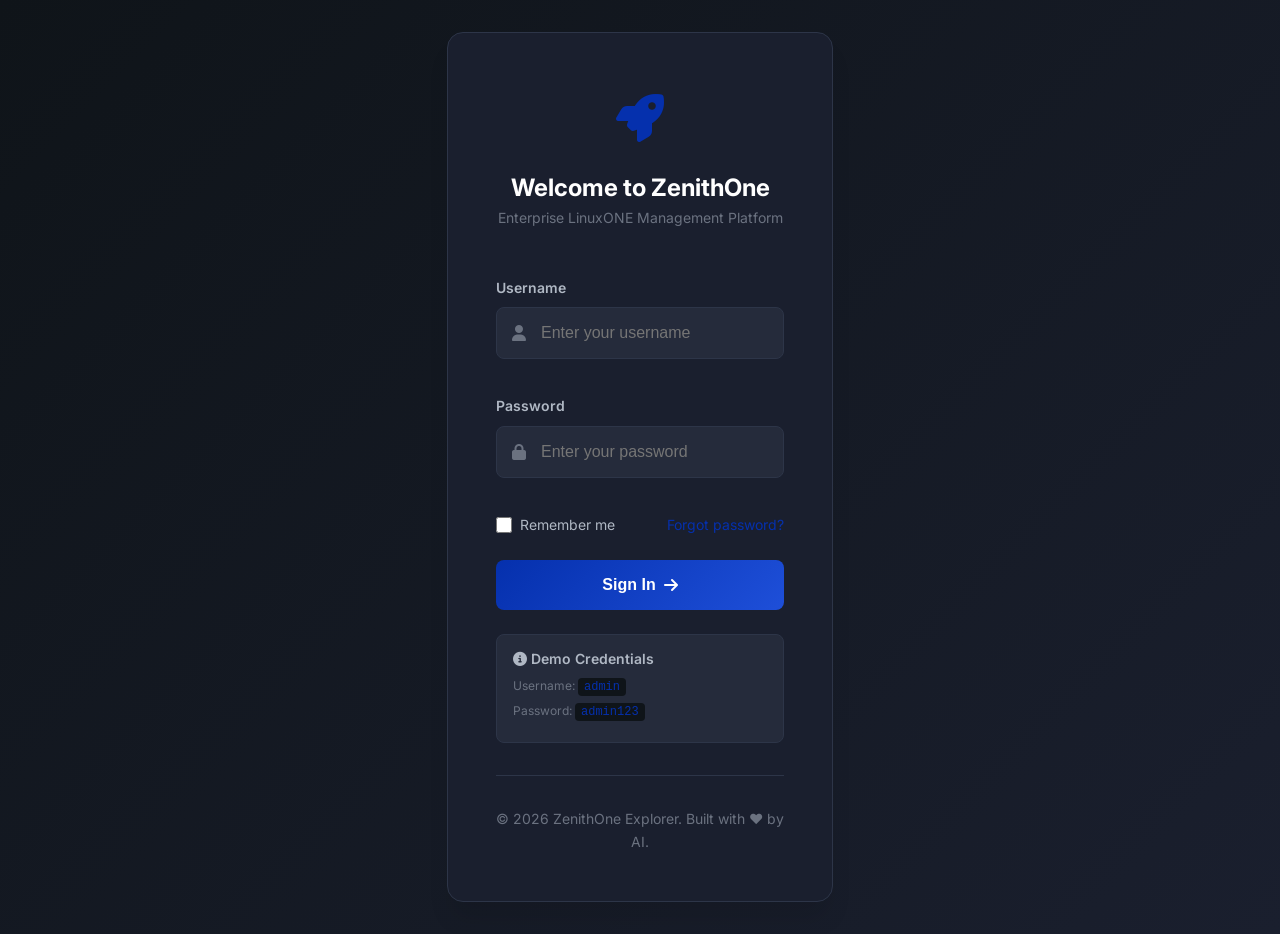
==== ui/pages/login.html @ 8e06e510 "feat: Implement Admin UI foundation (Phase 4 - Part 1) Created comprehensive admin dashboard interfa" ====
<!DOCTYPE html>
<html lang="en">
<head>
    <meta charset="UTF-8">
    <meta name="viewport" content="width=device-width, initial-scale=1.0">
    <title>Login - ZenithOne Explorer</title>
    
    <!-- Fonts -->
    <link rel="preconnect" href="https://fonts.googleapis.com">
    <link rel="preconnect" href="https://fonts.gstatic.com" crossorigin>
    <link href="https://fonts.googleapis.com/css2?family=Inter:wght@300;400;500;600;700&display=swap" rel="stylesheet">
    
    <!-- Font Awesome Icons -->
    <link rel="stylesheet" href="https://cdnjs.cloudflare.com/ajax/libs/font-awesome/6.4.0/css/all.min.css">
    
    <!-- Custom Styles -->
    <link rel="stylesheet" href="../assets/css/main.css">
    
    <style>
        body {
            display: flex;
            align-items: center;
            justify-content: center;
            min-height: 100vh;
            background: linear-gradient(135deg, #0F1419 0%, #1A1F2E 100%);
        }
        
        .login-container {
            width: 100%;
            max-width: 450px;
            padding: var(--spacing-xl);
        }
        
        .login-card {
            background-color: var(--bg-secondary);
            border: 1px solid var(--border-color);
            border-radius: var(--radius-xl);
            padding: var(--spacing-2xl);
            box-shadow: var(--shadow-xl);
        }
        
        .login-header {
            text-align: center;
            margin-bottom: var(--spacing-2xl);
        }
        
        .login-logo {
            font-size: 3rem;
            color: var(--primary-color);
            margin-bottom: var(--spacing-md);
        }
        
        .login-title {
            font-size: var(--font-size-2xl);
            font-weight: 700;
            margin-bottom: var(--spacing-xs);
        }
        
        .login-subtitle {
            color: var(--text-tertiary);
            font-size: var(--font-size-sm);
        }
        
        .login-form {
            display: flex;
            flex-direction: column;
            gap: var(--spacing-lg);
        }
        
        .form-group {
            display: flex;
            flex-direction: column;
            gap: var(--spacing-sm);
        }
        
        .form-label {
            font-weight: 600;
            color: var(--text-secondary);
            font-size: var(--font-size-sm);
        }
        
        .input-wrapper {
            position: relative;
        }
        
        .input-icon {
            position: absolute;
            left: var(--spacing-md);
            top: 50%;
            transform: translateY(-50%);
            color: var(--text-tertiary);
        }
        
        .form-input {
            width: 100%;
            padding: var(--spacing-md) var(--spacing-md) var(--spacing-md) 2.75rem;
            background-color: var(--bg-tertiary);
            border: 1px solid var(--border-color);
            border-radius: var(--radius-md);
            color: var(--text-primary);
            font-size: var(--font-size-base);
            transition: all var(--transition-fast);
        }
        
        .form-input:focus {
            outline: none;
            border-color: var(--primary-color);
            background-color: var(--bg-primary);
        }
        
        .form-input.error {
            border-color: var(--status-error);
        }
        
        .form-error {
            color: var(--status-error);
            font-size: var(--font-size-xs);
            margin-top: var(--spacing-xs);
        }
        
        .form-options {
            display: flex;
            justify-content: space-between;
            align-items: center;
            font-size: var(--font-size-sm);
        }
        
        .remember-me {
            display: flex;
            align-items: center;
            gap: var(--spacing-sm);
            color: var(--text-secondary);
        }
        
        .remember-me input[type="checkbox"] {
            width: 16px;
            height: 16px;
            cursor: pointer;
        }
        
        .forgot-password {
            color: var(--primary-color);
            text-decoration: none;
            transition: color var(--transition-fast);
        }
        
        .forgot-password:hover {
            color: var(--primary-light);
        }
        
        .btn-login {
            width: 100%;
            padding: var(--spacing-md);
            background: linear-gradient(135deg, var(--primary-color), var(--primary-light));
            border: none;
            border-radius: var(--radius-md);
            color: white;
            font-size: var(--font-size-base);
            font-weight: 600;
            cursor: pointer;
            transition: all var(--transition-fast);
            display: flex;
            align-items: center;
            justify-content: center;
            gap: var(--spacing-sm);
        }
        
        .btn-login:hover {
            transform: translateY(-2px);
            box-shadow: var(--shadow-lg);
        }
        
        .btn-login:disabled {
            opacity: 0.6;
            cursor: not-allowed;
            transform: none;
        }
        
        .login-footer {
            text-align: center;
            margin-top: var(--spacing-xl);
            padding-top: var(--spacing-xl);
            border-top: 1px solid var(--border-color);
        }
        
        .login-footer p {
            color: var(--text-tertiary);
            font-size: var(--font-size-sm);
            margin: 0;
        }
        
        .demo-credentials {
            margin-top: var(--spacing-lg);
            padding: var(--spacing-md);
            background-color: var(--bg-tertiary);
            border-radius: var(--radius-md);
            border: 1px solid var(--border-color);
        }
        
        .demo-credentials h4 {
            font-size: var(--font-size-sm);
            color: var(--text-secondary);
            margin-bottom: var(--spacing-sm);
        }
        
        .demo-credentials p {
            font-size: var(--font-size-xs);
            color: var(--text-tertiary);
            margin: var(--spacing-xs) 0;
        }
        
        .demo-credentials code {
            background-color: var(--bg-primary);
            padding: 0.125rem 0.375rem;
            border-radius: var(--radius-sm);
            color: var(--primary-color);
            font-family: 'Courier New', monospace;
        }
    </style>
</head>
<body>
    <div class="login-container">
        <div class="login-card">
            <div class="login-header">
                <div class="login-logo">
                    <i class="fas fa-rocket"></i>
                </div>
                <h1 class="login-title">Welcome to ZenithOne</h1>
                <p class="login-subtitle">Enterprise LinuxONE Management Platform</p>
            </div>
            
            <form class="login-form" id="loginForm">
                <div class="form-group">
                    <label class="form-label" for="username">Username</label>
                    <div class="input-wrapper">
                        <i class="fas fa-user input-icon"></i>
                        <input 
                            type="text" 
                            id="username" 
                            name="username" 
                            class="form-input" 
                            placeholder="Enter your username"
                            required
                            autocomplete="username"
                        >
                    </div>
                    <span class="form-error" id="usernameError"></span>
                </div>
                
                <div class="form-group">
                    <label class="form-label" for="password">Password</label>
                    <div class="input-wrapper">
                        <i class="fas fa-lock input-icon"></i>
                        <input 
                            type="password" 
                            id="password" 
                            name="password" 
                            class="form-input" 
                            placeholder="Enter your password"
                            required
                            autocomplete="current-password"
                        >
                    </div>
                    <span class="form-error" id="passwordError"></span>
                </div>
                
                <div class="form-options">
                    <label class="remember-me">
                        <input type="checkbox" id="rememberMe" name="rememberMe">
                        <span>Remember me</span>
                    </label>
                    <a href="#" class="forgot-password">Forgot password?</a>
                </div>
                
                <button type="submit" class="btn-login" id="loginBtn">
                    <span>Sign In</span>
                    <i class="fas fa-arrow-right"></i>
                </button>
            </form>
            
            <div class="demo-credentials">
                <h4><i class="fas fa-info-circle"></i> Demo Credentials</h4>
                <p>Username: <code>admin</code></p>
                <p>Password: <code>admin123</code></p>
            </div>
            
            <div class="login-footer">
                <p>&copy; 2026 ZenithOne Explorer. Built with ❤️ by AI.</p>
            </div>
        </div>
    </div>
    
    <!-- Scripts -->
    <script src="../assets/js/config.js"></script>
    <script src="../assets/js/api.js"></script>
    
    <script>
        // Handle login form submission
        document.getElementById('loginForm').addEventListener('submit', async (e) => {
            e.preventDefault();
            
            const username = document.getElementById('username').value.trim();
            const password = document.getElementById('password').value;
            const loginBtn = document.getElementById('loginBtn');
            
            // Clear previous errors
            document.getElementById('usernameError').textContent = '';
            document.getElementById('passwordError').textContent = '';
            document.getElementById('username').classList.remove('error');
            document.getElementById('password').classList.remove('error');
            
            // Validate
            if (!username) {
                document.getElementById('usernameError').textContent = 'Username is required';
                document.getElementById('username').classList.add('error');
                return;
            }
            
            if (!password) {
                document.getElementById('passwordError').textContent = 'Password is required';
                document.getElementById('password').classList.add('error');
                return;
            }
            
            // Disable button and show loading
            loginBtn.disabled = true;
            loginBtn.innerHTML = '<span>Signing in...</span><i class="fas fa-spinner fa-spin"></i>';
            
            try {
                const response = await api.login(username, password);
                
                if (response.access_token) {
                    // Show success message
                    showNotification('Login successful! Redirecting...', 'success');
                    
                    // Redirect to dashboard
                    setTimeout(() => {
                        window.location.href = '../index.html';
                    }, 1000);
                }
            } catch (error) {
                console.error('Login error:', error);
                showNotification(error.message || 'Login failed. Please check your credentials.', 'error');
                
                // Re-enable button
                loginBtn.disabled = false;
                loginBtn.innerHTML = '<span>Sign In</span><i class="fas fa-arrow-right"></i>';
            }
        });
        
        // Simple notification function
        function showNotification(message, type) {
            const notification = document.createElement('div');
            notification.style.cssText = `
                position: fixed;
                top: 20px;
                right: 20px;
                padding: 1rem 1.5rem;
                background-color: ${type === 'success' ? '#10B981' : '#EF4444'};
                color: white;
                border-radius: 0.5rem;
                box-shadow: 0 10px 15px -3px rgba(0, 0, 0, 0.1);
                z-index: 10000;
                animation: slideIn 0.3s ease-out;
            `;
            notification.textContent = message;
            
            document.body.appendChild(notification);
            
            setTimeout(() => {
                notification.style.animation = 'slideOut 0.3s ease-out';
                setTimeout(() => notification.remove(), 300);
            }, 3000);
        }
        
        // Check if already logged in
        if (isAuthenticated()) {
            window.location.href = '../index.html';
        }
    </script>
</body>
</html>
---- ui/assets/css/main.css ----
/**
 * ZenithOne Explorer - Main Styles
 * 
 * Core styling for the admin dashboard interface
 */

/* ===== CSS Variables ===== */
:root {
    /* Colors - Primary */
    --primary-color: #0530AD;
    --primary-light: #1E4FD9;
    --primary-dark: #032080;
    
    /* Colors - Secondary */
    --secondary-color: #009688;
    --secondary-light: #26A69A;
    --secondary-dark: #00796B;
    
    /* Colors - Accent */
    --accent-blue: #2196F3;
    --accent-green: #4CAF50;
    --accent-orange: #FF9800;
    --accent-purple: #9C27B0;
    --accent-red: #F44336;
    
    /* Colors - Neutral */
    --bg-primary: #0F1419;
    --bg-secondary: #1A1F2E;
    --bg-tertiary: #252B3B;
    --bg-hover: #2D3548;
    
    /* Colors - Text */
    --text-primary: #FFFFFF;
    --text-secondary: #B0B8C4;
    --text-tertiary: #6B7280;
    --text-muted: #4B5563;
    
    /* Colors - Border */
    --border-color: #2D3548;
    --border-light: #3D4556;
    
    /* Colors - Status */
    --status-success: #10B981;
    --status-warning: #F59E0B;
    --status-error: #EF4444;
    --status-info: #3B82F6;
    
    /* Spacing */
    --spacing-xs: 0.25rem;
    --spacing-sm: 0.5rem;
    --spacing-md: 1rem;
    --spacing-lg: 1.5rem;
    --spacing-xl: 2rem;
    --spacing-2xl: 3rem;
    
    /* Typography */
    --font-family: 'Inter', -apple-system, BlinkMacSystemFont, 'Segoe UI', Roboto, sans-serif;
    --font-size-xs: 0.75rem;
    --font-size-sm: 0.875rem;
    --font-size-base: 1rem;
    --font-size-lg: 1.125rem;
    --font-size-xl: 1.25rem;
    --font-size-2xl: 1.5rem;
    --font-size-3xl: 2rem;
    
    /* Shadows */
    --shadow-sm: 0 1px 2px 0 rgba(0, 0, 0, 0.05);
    --shadow-md: 0 4px 6px -1px rgba(0, 0, 0, 0.1);
    --shadow-lg: 0 10px 15px -3px rgba(0, 0, 0, 0.1);
    --shadow-xl: 0 20px 25px -5px rgba(0, 0, 0, 0.1);
    
    /* Border Radius */
    --radius-sm: 0.25rem;
    --radius-md: 0.5rem;
    --radius-lg: 0.75rem;
    --radius-xl: 1rem;
    --radius-full: 9999px;
    
    /* Transitions */
    --transition-fast: 150ms ease-in-out;
    --transition-base: 250ms ease-in-out;
    --transition-slow: 350ms ease-in-out;
    
    /* Layout */
    --sidebar-width: 260px;
    --sidebar-collapsed-width: 80px;
    --topbar-height: 70px;
}

/* ===== Reset & Base Styles ===== */
* {
    margin: 0;
    padding: 0;
    box-sizing: border-box;
}

html {
    font-size: 16px;
    -webkit-font-smoothing: antialiased;
    -moz-osx-font-smoothing: grayscale;
}

body {
    font-family: var(--font-family);
    font-size: var(--font-size-base);
    line-height: 1.6;
    color: var(--text-primary);
    background-color: var(--bg-primary);
    overflow-x: hidden;
}

/* ===== Typography ===== */
h1, h2, h3, h4, h5, h6 {
    font-weight: 600;
    line-height: 1.2;
    margin-bottom: var(--spacing-md);
}

h1 { font-size: var(--font-size-3xl); }
h2 { font-size: var(--font-size-2xl); }
h3 { font-size: var(--font-size-xl); }
h4 { font-size: var(--font-size-lg); }
h5 { font-size: var(--font-size-base); }
h6 { font-size: var(--font-size-sm); }

p {
    margin-bottom: var(--spacing-md);
    color: var(--text-secondary);
}

a {
    color: var(--accent-blue);
    text-decoration: none;
    transition: color var(--transition-fast);
}

a:hover {
    color: var(--primary-light);
}

/* ===== Scrollbar ===== */
::-webkit-scrollbar {
    width: 8px;
    height: 8px;
}

::-webkit-scrollbar-track {
    background: var(--bg-secondary);
}

::-webkit-scrollbar-thumb {
    background: var(--border-color);
    border-radius: var(--radius-full);
}

::-webkit-scrollbar-thumb:hover {
    background: var(--border-light);
}

/* ===== Layout ===== */
body {
    display: flex;
    min-height: 100vh;
}

.main-content {
    flex: 1;
    margin-left: var(--sidebar-width);
    transition: margin-left var(--transition-base);
    min-height: 100vh;
    background-color: var(--bg-primary);
}

.content-wrapper {
    padding: var(--spacing-xl);
    max-width: 1600px;
    margin: 0 auto;
}

/* ===== Sidebar ===== */
.sidebar {
    position: fixed;
    left: 0;
    top: 0;
    width: var(--sidebar-width);
    height: 100vh;
    background-color: var(--bg-secondary);
    border-right: 1px solid var(--border-color);
    display: flex;
    flex-direction: column;
    transition: width var(--transition-base);
    z-index: 1000;
}

.sidebar-header {
    padding: var(--spacing-xl);
    border-bottom: 1px solid var(--border-color);
    display: flex;
    align-items: center;
    justify-content: space-between;
}

.logo {
    display: flex;
    align-items: center;
    gap: var(--spacing-md);
    font-size: var(--font-size-xl);
    font-weight: 700;
    color: var(--text-primary);
}

.logo i {
    color: var(--primary-color);
    font-size: 1.5rem;
}

.sidebar-toggle {
    background: none;
    border: none;
    color: var(--text-secondary);
    cursor: pointer;
    padding: var(--spacing-sm);
    border-radius: var(--radius-md);
    transition: all var(--transition-fast);
}

.sidebar-toggle:hover {
    background-color: var(--bg-hover);
    color: var(--text-primary);
}

/* ===== Navigation ===== */
.sidebar-nav {
    flex: 1;
    overflow-y: auto;
    padding: var(--spacing-lg) 0;
}

.nav-list {
    list-style: none;
}

.nav-item {
    margin-bottom: var(--spacing-xs);
}

.nav-link {
    display: flex;
    align-items: center;
    gap: var(--spacing-md);
    padding: var(--spacing-md) var(--spacing-xl);
    color: var(--text-secondary);
    transition: all var(--transition-fast);
    position: relative;
}

.nav-link i {
    font-size: 1.25rem;
    width: 24px;
    text-align: center;
}

.nav-link:hover {
    background-color: var(--bg-hover);
    color: var(--text-primary);
}

.nav-item.active .nav-link {
    background-color: var(--bg-tertiary);
    color: var(--primary-color);
}

.nav-item.active .nav-link::before {
    content: '';
    position: absolute;
    left: 0;
    top: 0;
    bottom: 0;
    width: 3px;
    background-color: var(--primary-color);
}

/* ===== Sidebar Footer ===== */
.sidebar-footer {
    padding: var(--spacing-lg);
    border-top: 1px solid var(--border-color);
}

.user-info {
    display: flex;
    align-items: center;
    gap: var(--spacing-md);
    margin-bottom: var(--spacing-md);
}

.user-avatar {
    width: 40px;
    height: 40px;
    border-radius: var(--radius-full);
    background: linear-gradient(135deg, var(--primary-color), var(--primary-light));
    display: flex;
    align-items: center;
    justify-content: center;
    color: white;
}

.user-details {
    display: flex;
    flex-direction: column;
    flex: 1;
}

.user-name {
    font-weight: 600;
    color: var(--text-primary);
    font-size: var(--font-size-sm);
}

.user-role {
    font-size: var(--font-size-xs);
    color: var(--text-tertiary);
}

.btn-logout {
    width: 100%;
    padding: var(--spacing-sm) var(--spacing-md);
    background-color: var(--bg-tertiary);
    border: 1px solid var(--border-color);
    border-radius: var(--radius-md);
    color: var(--text-secondary);
    cursor: pointer;
    display: flex;
    align-items: center;
    justify-content: center;
    gap: var(--spacing-sm);
    transition: all var(--transition-fast);
    font-size: var(--font-size-sm);
}

.btn-logout:hover {
    background-color: var(--accent-red);
    border-color: var(--accent-red);
    color: white;
}

/* ===== Topbar ===== */
.topbar {
    height: var(--topbar-height);
    background-color: var(--bg-secondary);
    border-bottom: 1px solid var(--border-color);
    display: flex;
    align-items: center;
    justify-content: space-between;
    padding: 0 var(--spacing-xl);
    position: sticky;
    top: 0;
    z-index: 100;
}

.topbar-left {
    display: flex;
    align-items: center;
    gap: var(--spacing-lg);
}

.mobile-menu-toggle {
    display: none;
    background: none;
    border: none;
    color: var(--text-primary);
    font-size: 1.5rem;
    cursor: pointer;
}

.page-title {
    font-size: var(--font-size-2xl);
    font-weight: 600;
    margin: 0;
}

.topbar-right {
    display: flex;
    align-items: center;
    gap: var(--spacing-md);
}

.search-box {
    position: relative;
    display: flex;
    align-items: center;
}

.search-box i {
    position: absolute;
    left: var(--spacing-md);
    color: var(--text-tertiary);
}

.search-box input {
    padding: var(--spacing-sm) var(--spacing-md) var(--spacing-sm) 2.5rem;
    background-color: var(--bg-tertiary);
    border: 1px solid var(--border-color);
    border-radius: var(--radius-md);
    color: var(--text-primary);
    width: 300px;
    transition: all var(--transition-fast);
}

.search-box input:focus {
    outline: none;
    border-color: var(--primary-color);
    background-color: var(--bg-primary);
}

.btn-icon {
    position: relative;
    background: none;
    border: none;
    color: var(--text-secondary);
    font-size: 1.25rem;
    cursor: pointer;
    padding: var(--spacing-sm);
    border-radius: var(--radius-md);
    transition: all var(--transition-fast);
}

.btn-icon:hover {
    background-color: var(--bg-hover);
    color: var(--text-primary);
}

.btn-icon .badge {
    position: absolute;
    top: 0;
    right: 0;
    background-color: var(--accent-red);
    color: white;
    font-size: 0.625rem;
    padding: 0.125rem 0.375rem;
    border-radius: var(--radius-full);
    font-weight: 600;
}

/* ===== Responsive ===== */
@media (max-width: 1024px) {
    .sidebar {
        transform: translateX(-100%);
    }
    
    .sidebar.active {
        transform: translateX(0);
    }
    
    .main-content {
        margin-left: 0;
    }
    
    .mobile-menu-toggle {
        display: block;
    }
    
    .search-box input {
        width: 200px;
    }
}

@media (max-width: 768px) {
    .content-wrapper {
        padding: var(--spacing-md);
    }
    
    .topbar {
        padding: 0 var(--spacing-md);
    }
    
    .search-box {
        display: none;
    }
    
    .page-title {
        font-size: var(--font-size-xl);
    }
}
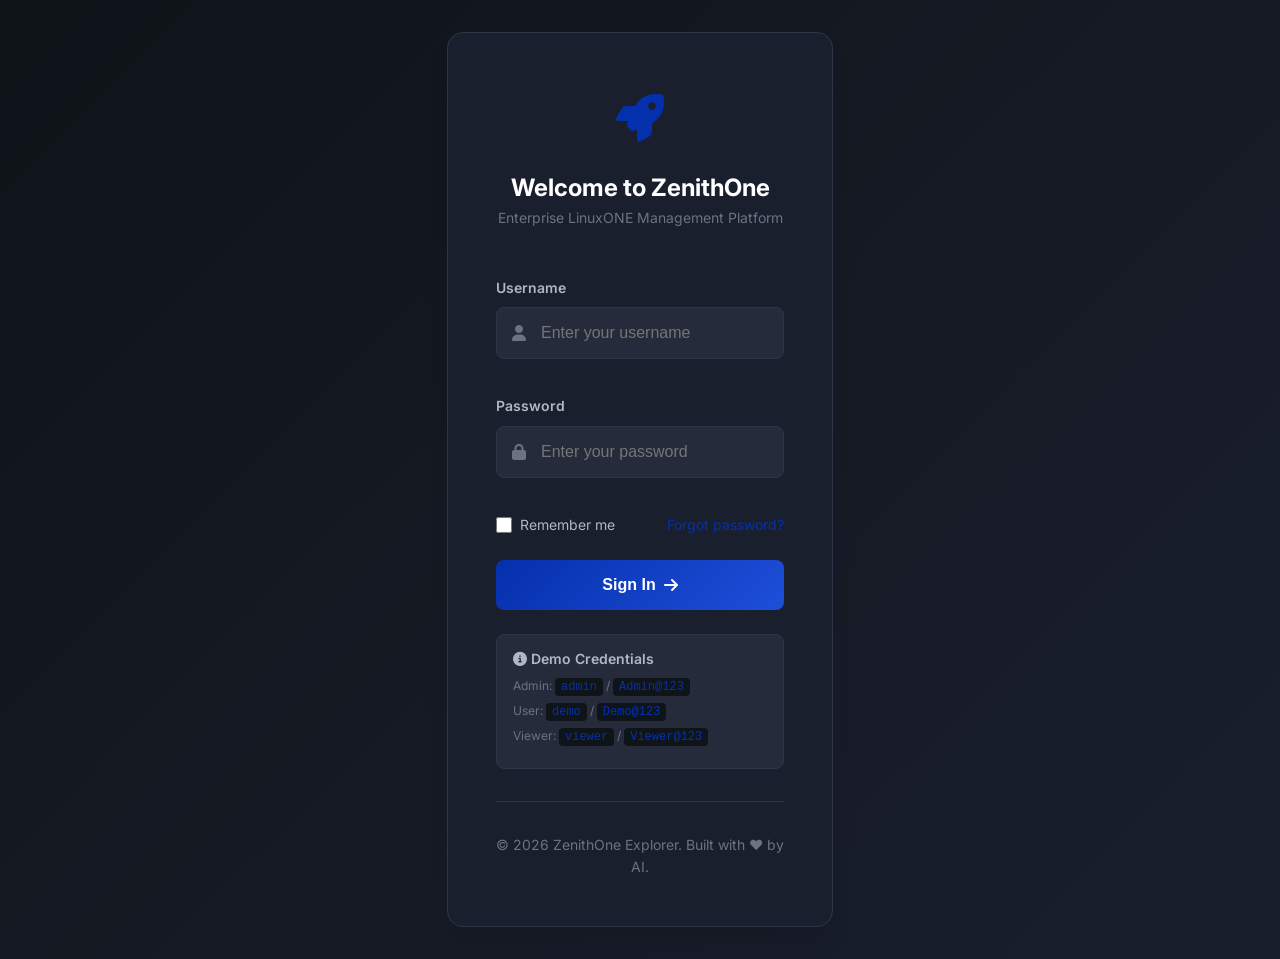
==== commit 17991b35: "fix: resolve runtime issues - bcrypt password hashing, SQLAlchemy metadata column, import paths, and" ====
--- a/ui/pages/login.html
+++ b/ui/pages/login.html
@@ -280,8 +280,9 @@
             
             <div class="demo-credentials">
                 <h4><i class="fas fa-info-circle"></i> Demo Credentials</h4>
-                <p>Username: <code>admin</code></p>
-                <p>Password: <code>admin123</code></p>
+                <p>Admin: <code>admin</code> / <code>Admin@123</code></p>
+                <p>User: <code>demo</code> / <code>Demo@123</code></p>
+                <p>Viewer: <code>viewer</code> / <code>Viewer@123</code></p>
             </div>
             
             <div class="login-footer">
